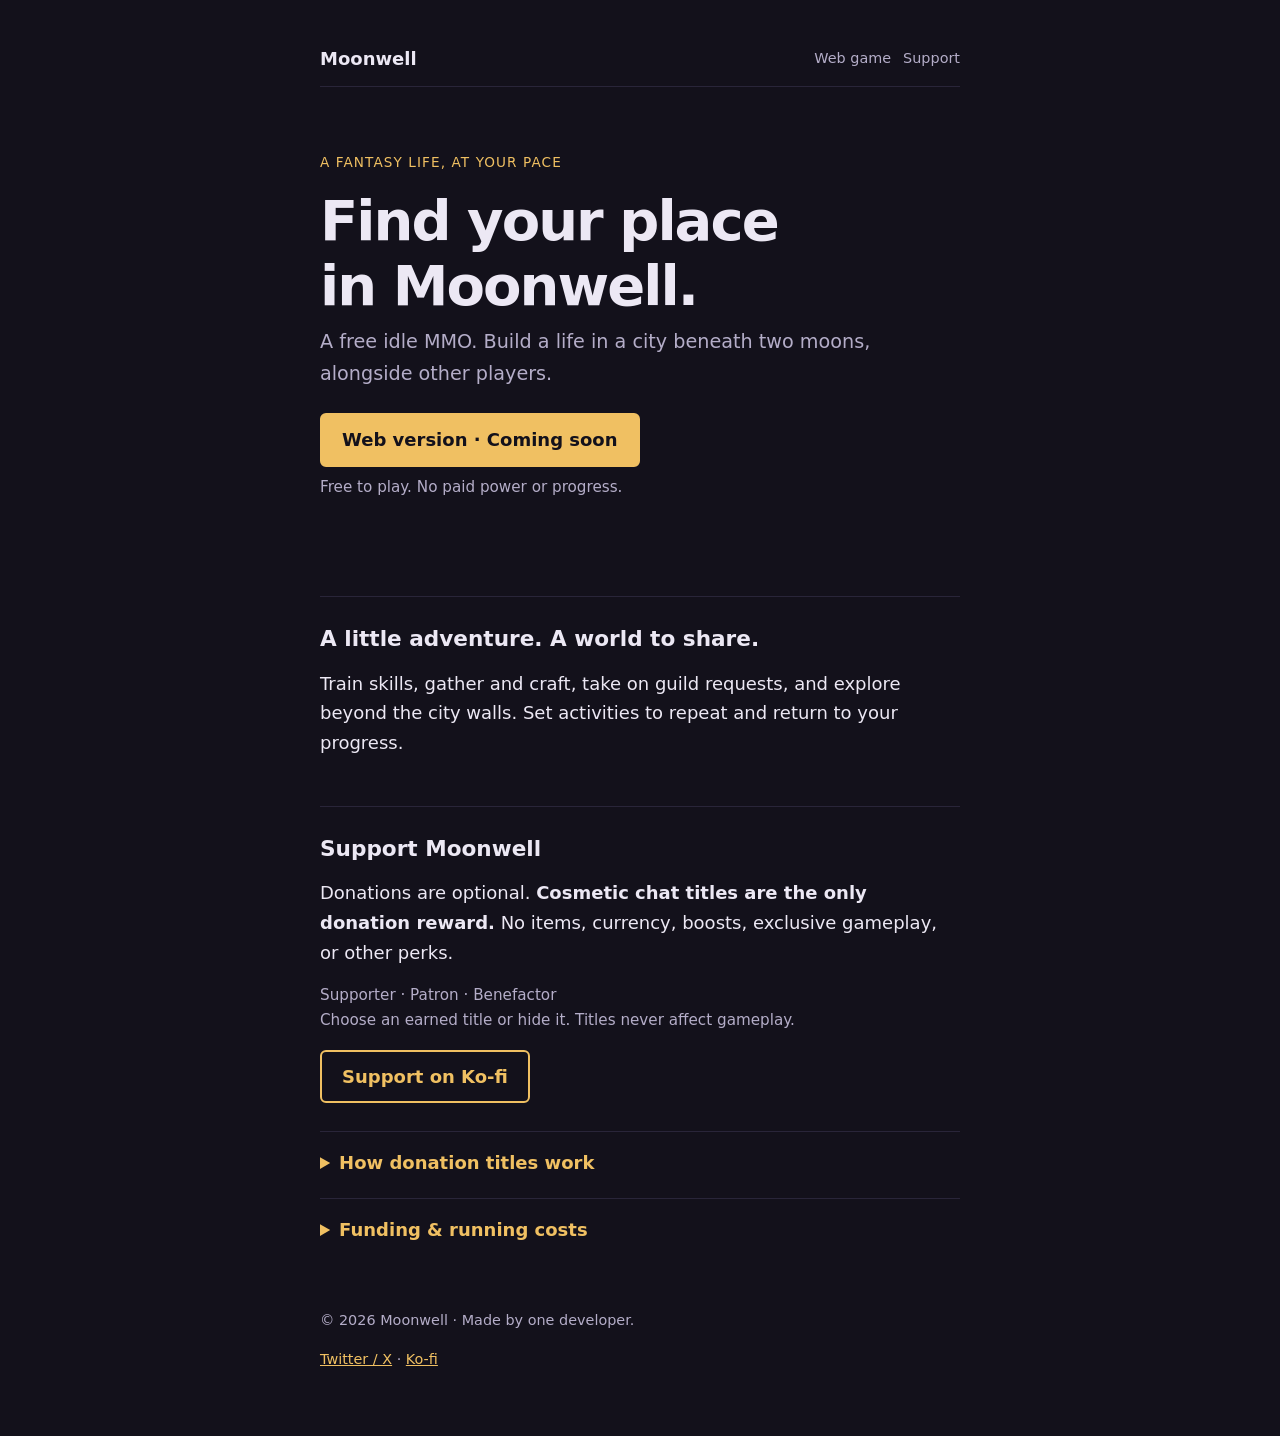
==== index.html @ 18f38687 "Simplify website and explain donation chat titles" ====
<!doctype html>
<html lang="en">
<head>
  <meta charset="utf-8">
  <meta name="viewport" content="width=device-width, initial-scale=1">
  <title>Moonwell &mdash; a free idle MMO</title>
  <meta name="description" content="A free fantasy idle MMO. Optional donations offer cosmetic chat titles only. Never pay-to-win.">
  <link rel="stylesheet" href="styles.css">
</head>
<body>
<main id="top">
<nav aria-label="Main navigation">
  <a class="brand" href="./">Moonwell</a>
  <div class="links"><a href="play.html">Web game</a><a href="./#support">Support</a></div>
</nav>
<header class="hero">
  <p class="eyebrow">A fantasy life, at your pace</p>
  <h1>Find your place<br>in Moonwell.</h1>
  <p class="tagline">A free idle MMO. Build a life in a city beneath two moons, alongside other players.</p>
  <a class="button primary" href="play.html">Web version &middot; Coming soon</a>
  <p class="small">Free to play. No paid power or progress.</p>
</header>
<section id="about">
  <h2>A little adventure. A world to share.</h2>
  <p>Train skills, gather and craft, take on guild requests, and explore beyond the city walls. Set activities to repeat and return to your progress.</p>
</section>
<section id="support">
  <h2>Support Moonwell</h2>
  <p>Donations are optional. <strong>Cosmetic chat titles are the only donation reward.</strong> No items, currency, boosts, exclusive gameplay, or other perks.</p>
  <p class="small">Supporter &middot; Patron &middot; Benefactor<br>Choose an earned title or hide it. Titles never affect gameplay.</p>
  <a class="button" href="https://ko-fi.com/projectmoonwell" target="_blank" rel="noopener">Support on Ko-fi</a>
  <details>
    <summary>How donation titles work</summary>
    <p>Verified, linked one-time USD tips add up across your account: $1 earns Supporter, $5 earns Patron, and $20 earns Benefactor.</p>
    <p>When donation tracking is available in-game, open Chat &gt; Donation titles, refresh your details, and copy your account code into the message on every Ko-fi tip. Refresh after payment; visiting Ko-fi alone grants nothing.</p>
    <p>Choose an earned title or no title in Settings &gt; Chat title. Memberships, shop orders, commissions, and non-USD payments do not count toward titles.</p>
  </details>
  <details id="transparency">
    <summary>Funding &amp; running costs</summary>
    <p class="small">These figures are manually maintained, not a live payment feed.</p>
    <p class="small" id="last-updated"></p>
    <h3>This month's goal</h3>
    <p id="goal-text"><strong>…</strong></p>
    <div class="bar" role="progressbar" aria-label="Donation goal progress" aria-valuemin="0" aria-valuemax="100">
      <div class="bar-fill" id="bar-fill"></div>
    </div>
    <p class="small" id="goal-status"></p>
    
    <a class="button primary" href="https://ko-fi.com/projectmoonwell" target="_blank" rel="noopener">Donate on Ko-fi</a>

    <h3>Monthly running costs</h3>
    <table id="cost-table">
      <thead><tr><th>What</th><th>Per month (USD)</th></tr></thead>
      <tbody></tbody>
    </table>

    <h3>All income</h3>
    <table id="income-table">
      <thead><tr><th>Source</th><th>This month</th></tr></thead>
      <tbody></tbody>
    </table>
    <p class="small">
      Donations are Moonwell's only income. If that ever changes, it will show up in this table.
    </p>


    <p>Extra donations build a reserve for future costs. After a year is covered, they go back into the game, including human-made art. I currently take no personal income from donations; any change will be disclosed here.</p>
    <p id="reserve-text"></p>
    <div class="bar" role="progressbar" aria-label="Reserve progress toward one year of costs" aria-valuemin="0" aria-valuemax="100">
      <div class="bar-fill" id="reserve-fill"></div>
    </div>
    <p class="small" id="reserve-status"></p>


    <p>If donations fall short, I cover the difference as long as I can. Any shutdown would be announced in advance.</p>
    <h3>Past months</h3>
    <table id="history-table">
      <thead><tr><th>Month</th><th>Costs</th><th>Donated</th><th>Covered?</th></tr></thead>
      <tbody></tbody>
    </table>


  </details>
</section>
<footer>
  <p>&copy; 2026 Moonwell &middot; Made by one developer.</p>
  <a href="https://x.com/TouchGrassGames" target="_blank" rel="noopener">Twitter / X</a> &middot;
  <a href="https://ko-fi.com/projectmoonwell" target="_blank" rel="noopener">Ko-fi</a>
</footer>

</main>
<script src="funding.js"></script>
</body>
</html>
---- styles.css ----
:root {
      color-scheme: dark;
      --bg: #13111b;
      --text: #ece8f4;
      --muted: #a29cb6;
      --line: #292539;
      --accent: #f0c062;
      --good: #6fd49a;
    }
    * { box-sizing: border-box; }
    html { scroll-behavior: smooth; }
    section { scroll-margin-top: 72px; }
    body {
      margin: 0;
      background: var(--bg);
      color: var(--text);
      font: 18px/1.65 system-ui, -apple-system, "Segoe UI", Roboto, sans-serif;
    }
    main {
      max-width: 680px;
      margin: 0 auto;
      padding: 32px 20px 64px;
    }
    h1 { font-size: 2.4rem; line-height: 1.15; margin: 0 0 8px; }
    h2 { font-size: 1.35rem; margin: 48px 0 12px; padding-top: 24px; border-top: 1px solid var(--line); }
    h3 { font-size: 1.1rem; margin: 32px 0 8px; }
    p { margin: 0 0 16px; }
    a { color: var(--accent); }
    .tagline { font-size: 1.2rem; color: var(--muted); margin-bottom: 24px; }
    .button {
      display: inline-block;
      padding: 10px 20px;
      border: 2px solid var(--accent);
      border-radius: 6px;
      color: var(--accent);
      font-weight: 600;
      text-decoration: none;
      margin: 0 8px 8px 0;
    }
    .button.primary { background: var(--accent); color: var(--bg); }
    ol, ul { padding-left: 1.3em; margin: 0 0 16px; }
    li { margin-bottom: 10px; }
    dt { font-weight: 600; margin-top: 16px; }
    dd { margin: 4px 0 0; color: var(--muted); }
    footer { margin-top: 64px; font-size: 0.9rem; color: var(--muted); }
    nav {
      position: sticky;
      top: 0;
      z-index: 5;
      display: flex;
      flex-wrap: wrap;
      align-items: center;
      gap: 8px 12px;
      margin-top: -32px;
      padding: 12px 0;
      background: var(--bg);
      border-bottom: 1px solid var(--line);
    }
    .brand { font-weight: 700; color: var(--text); text-decoration: none; margin-right: 8px; }
    .links { display: flex; gap: 12px; }
    .links a { color: var(--muted); text-decoration: none; font-size: 0.9rem; white-space: nowrap; }
    .links a:hover { color: var(--text); }
    .links a.active { color: var(--accent); text-decoration: underline; text-underline-offset: 6px; }
    .nav-donate {
      margin-left: auto;
      padding: 4px 14px;
      border-radius: 6px;
      background: var(--accent);
      color: var(--bg);
      font-weight: 600;
      font-size: 0.9rem;
      text-decoration: none;
    }
    /* Phones: logo + buttons on the first row, swipeable links on the second */
    @media (max-width: 640px) {
      .links { order: 3; width: 100%; overflow-x: auto; padding-bottom: 6px; scrollbar-width: none; }
      .links::-webkit-scrollbar { display: none; }
      .links a.active { text-underline-offset: 4px; }
    }
    table { width: 100%; border-collapse: collapse; margin: 0 0 16px; }
    th { text-align: left; font-size: 0.85rem; color: var(--muted); font-weight: 600; padding: 4px 0; border-bottom: 1px solid var(--line); }
    td { padding: 8px 0; border-bottom: 1px solid var(--line); }
    th:not(:first-child), td:not(:first-child) { text-align: right; font-variant-numeric: tabular-nums; }
    tr.total td { font-weight: 600; border-bottom: none; }
    .bar { height: 18px; background: var(--line); border-radius: 9px; overflow: hidden; margin: 8px 0; }
    .bar-fill { height: 100%; background: var(--accent); width: 0; }
    .bar-fill.done { background: var(--good); }
    .small { font-size: 0.95rem; color: var(--muted); }
    /* Images. To add a screenshot, replace a <div class="placeholder">…</div>
       with <img src="images/your-file.png" alt="Short description">. */
    .shot { margin: 24px 0; }
    .shot img, .placeholder {
      display: block;
      width: 100%;
      aspect-ratio: 16 / 9;
      object-fit: cover;
      border-radius: 8px;
    }
    .shot img { aspect-ratio: auto; height: auto; }
    .features li { margin: 6px 0; }
    .placeholder {
      display: flex;
      align-items: center;
      justify-content: center;
      border: 2px dashed var(--line);
      color: var(--muted);
      font-size: 0.9rem;
    }
    .shot figcaption { margin-top: 6px; font-size: 0.9rem; color: var(--muted); }
    .gallery { display: grid; grid-template-columns: repeat(2, 1fr); gap: 12px; margin: 24px 0; }
    .gallery .shot { margin: 0; }
    @media (max-width: 480px) { .gallery { grid-template-columns: 1fr; } }
    blockquote {
      margin: 0 0 24px;
      padding: 4px 0 4px 20px;
      border-left: 4px solid var(--accent);
      font-size: 1.2rem;
      font-style: italic;
    }

.hero { padding: 64px 0 32px; }
.eyebrow { color: var(--accent); text-transform: uppercase; font-size: .85rem; letter-spacing: .08em; }
h1 { font-size: clamp(2.4rem, 8vw, 3.5rem); letter-spacing: -.035em; }
nav { position: static; margin-top: 0; }
.brand { margin-right: auto; }
.links { flex-wrap: wrap; }
.small, .tagline, .links a, footer { color: #b4adc8; }
details { margin-top: 20px; padding-top: 16px; border-top: 1px solid var(--line); }
summary { cursor: pointer; color: var(--accent); font-weight: 600; }
details[open] summary { margin-bottom: 18px; }
a:focus-visible, summary:focus-visible { outline: 2px solid var(--accent); outline-offset: 5px; }
@media (max-width: 640px) { .links { order: initial; width: auto; overflow: visible; padding: 0; } }
@media (prefers-reduced-motion: reduce) { html { scroll-behavior: auto; } }
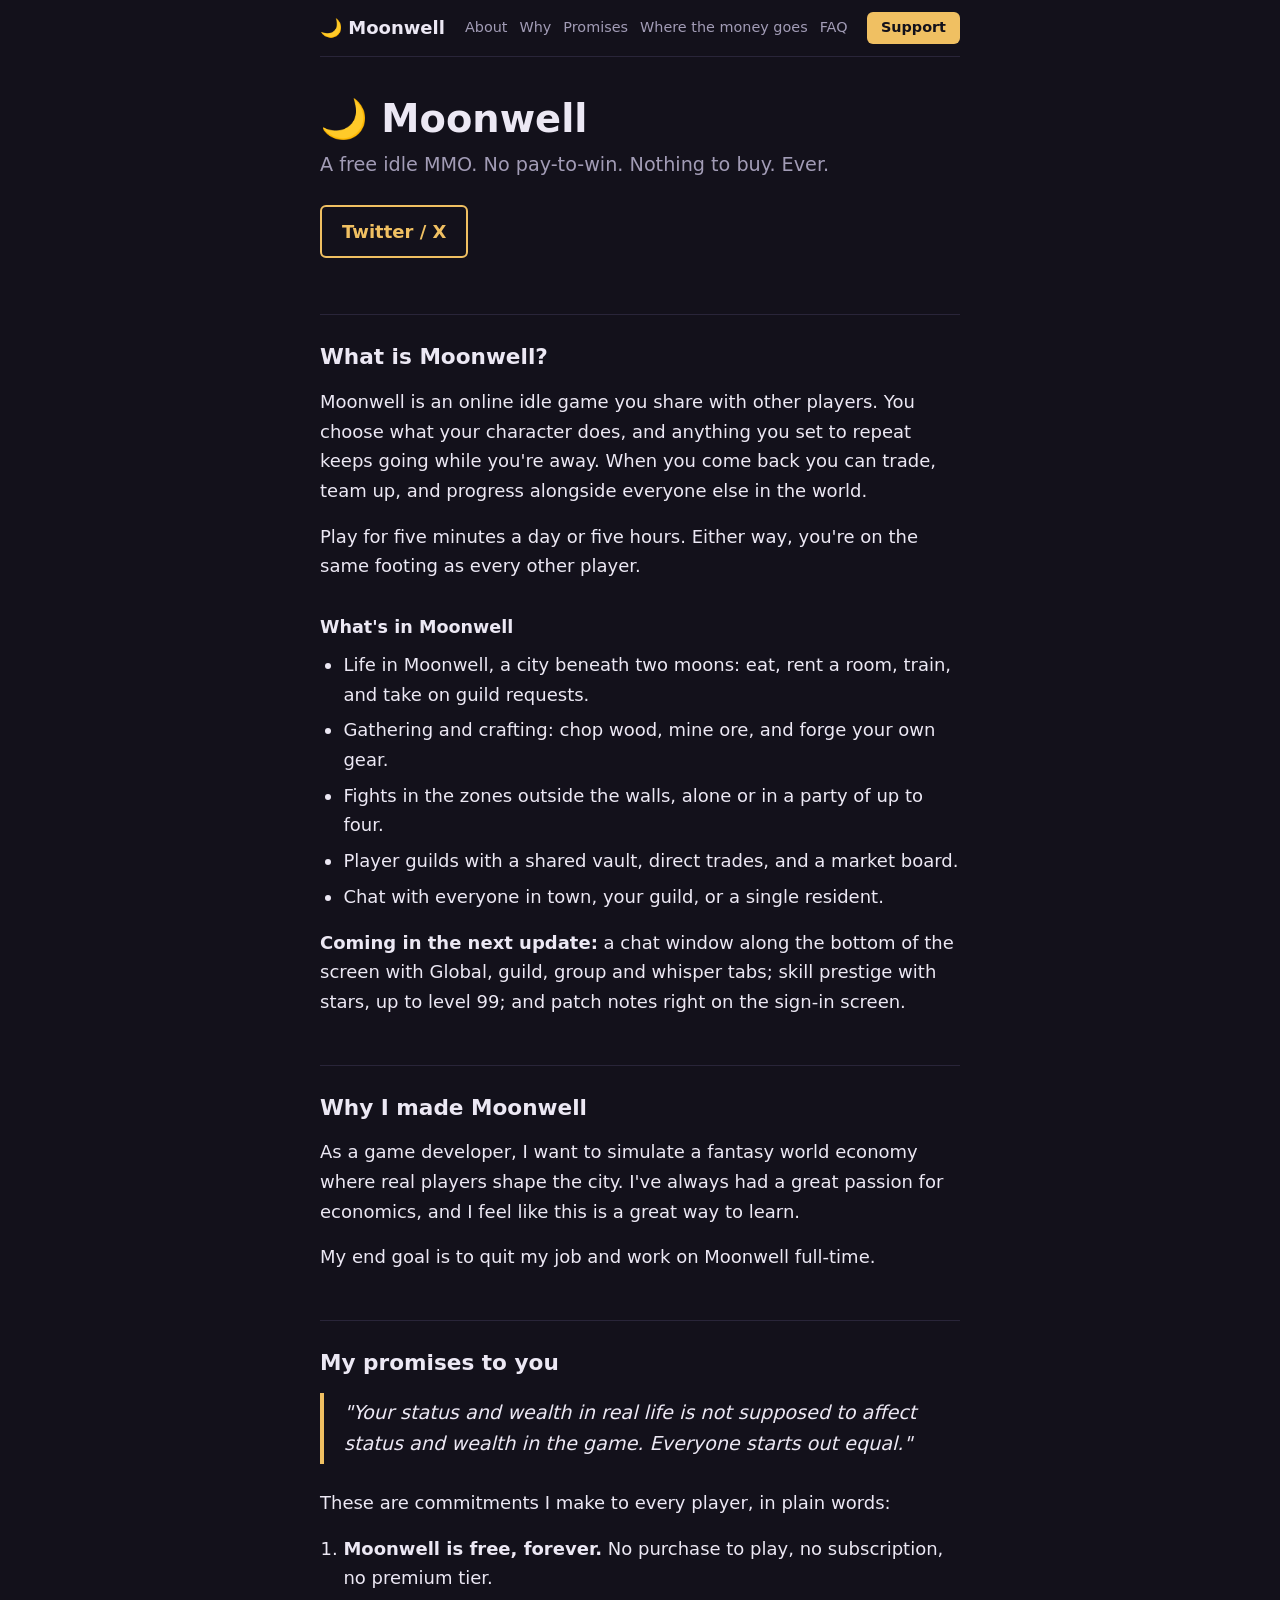
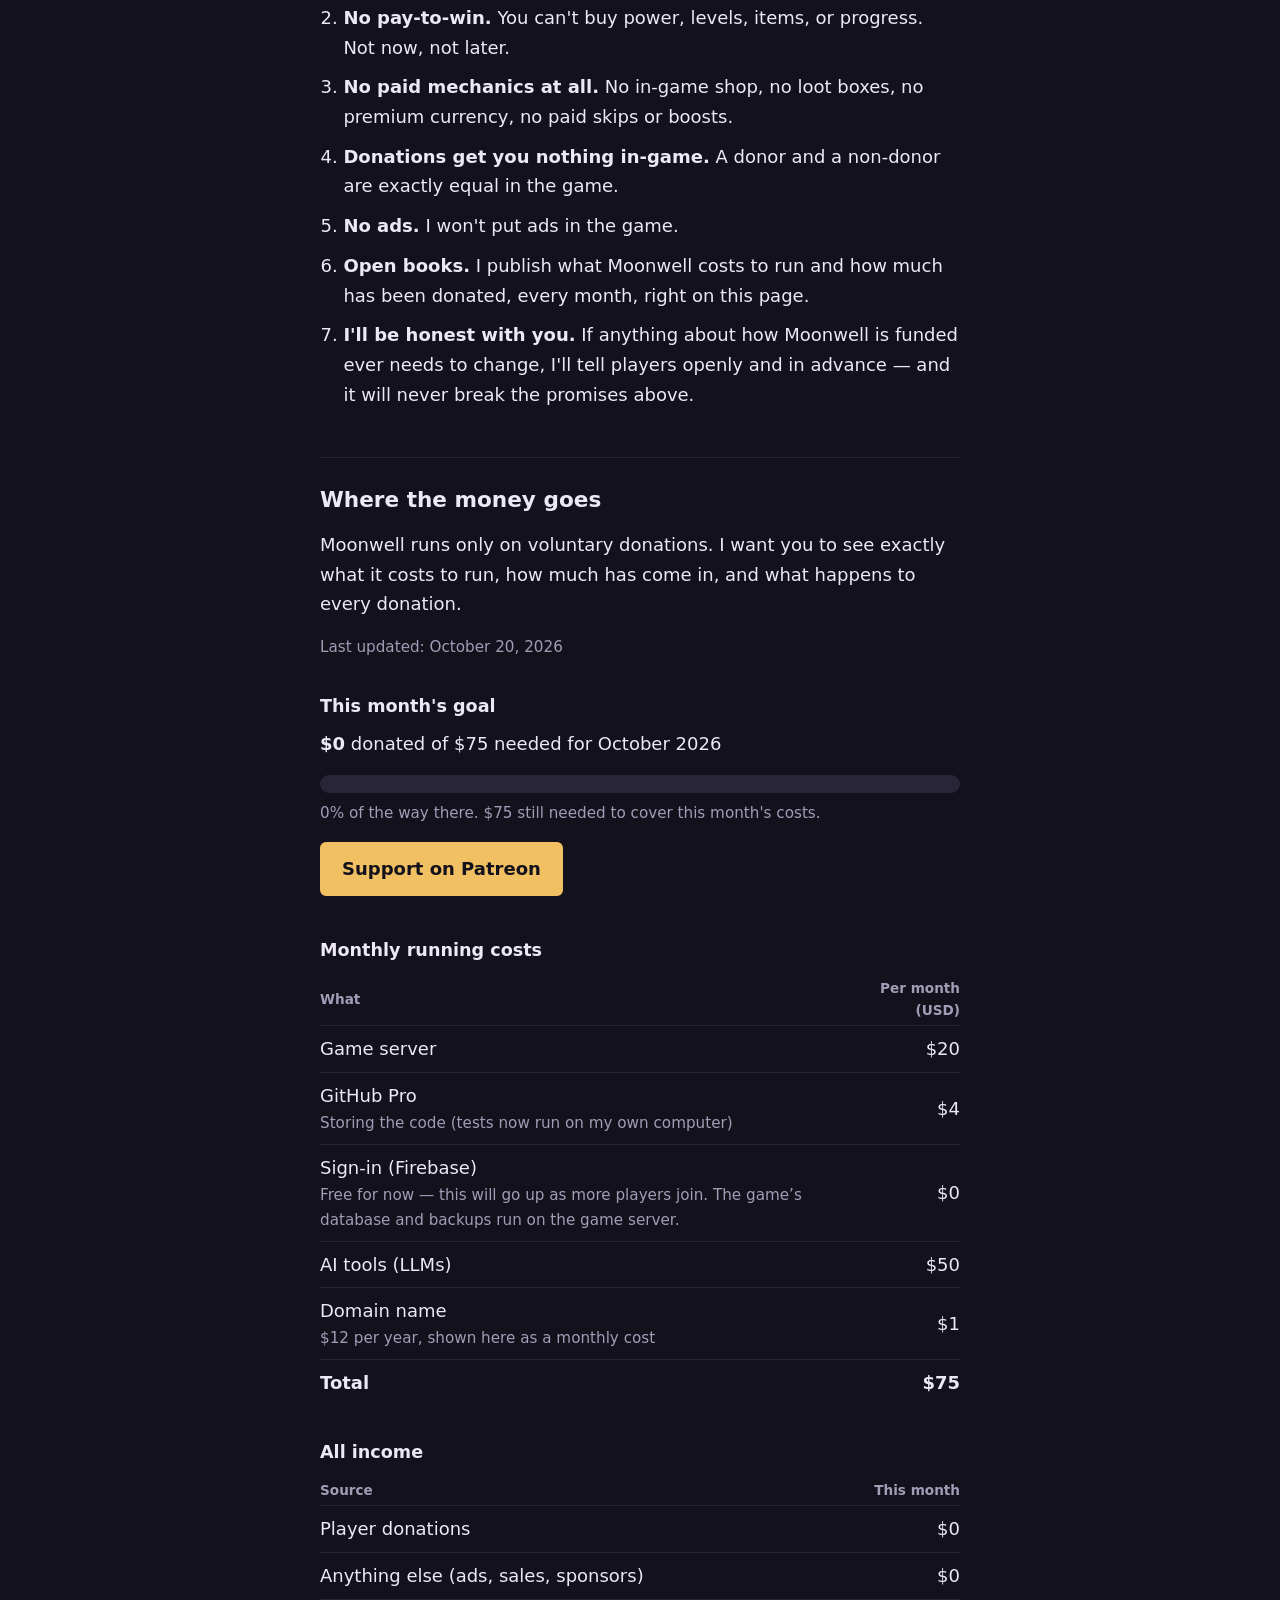
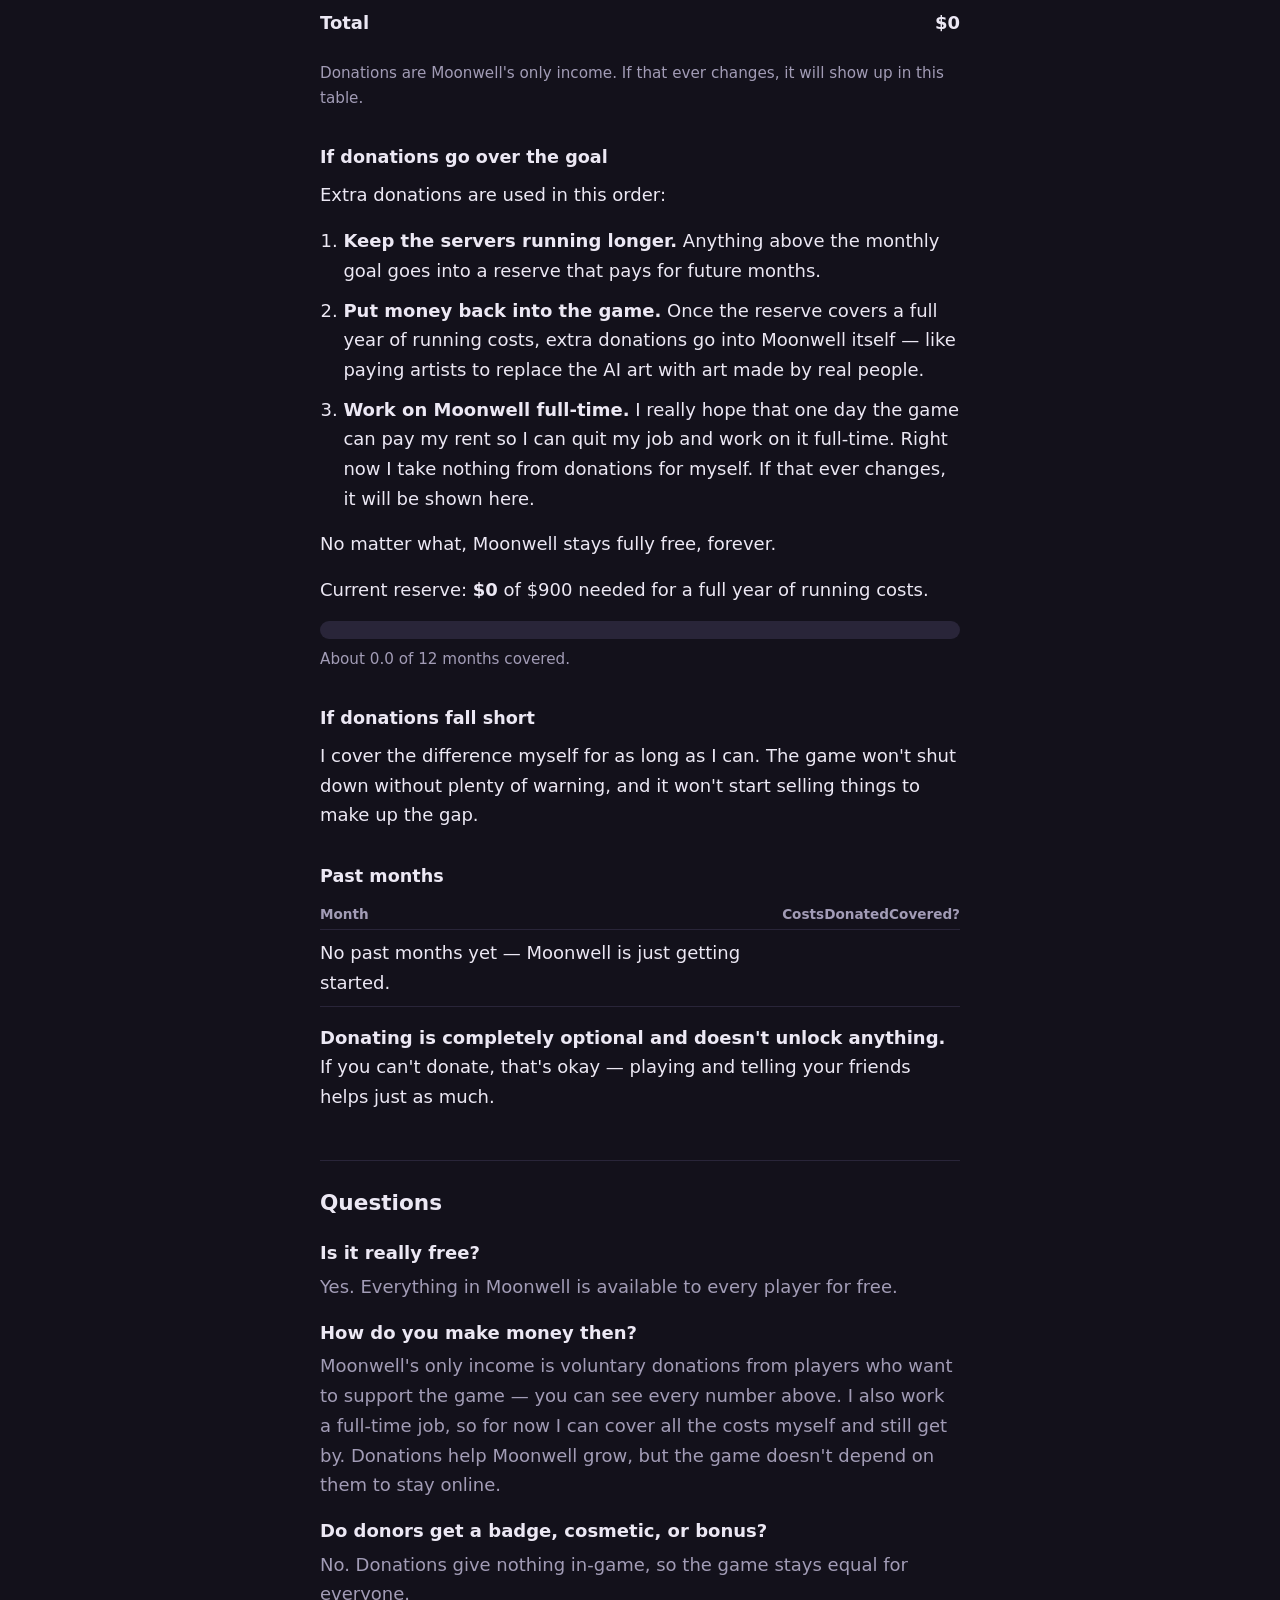
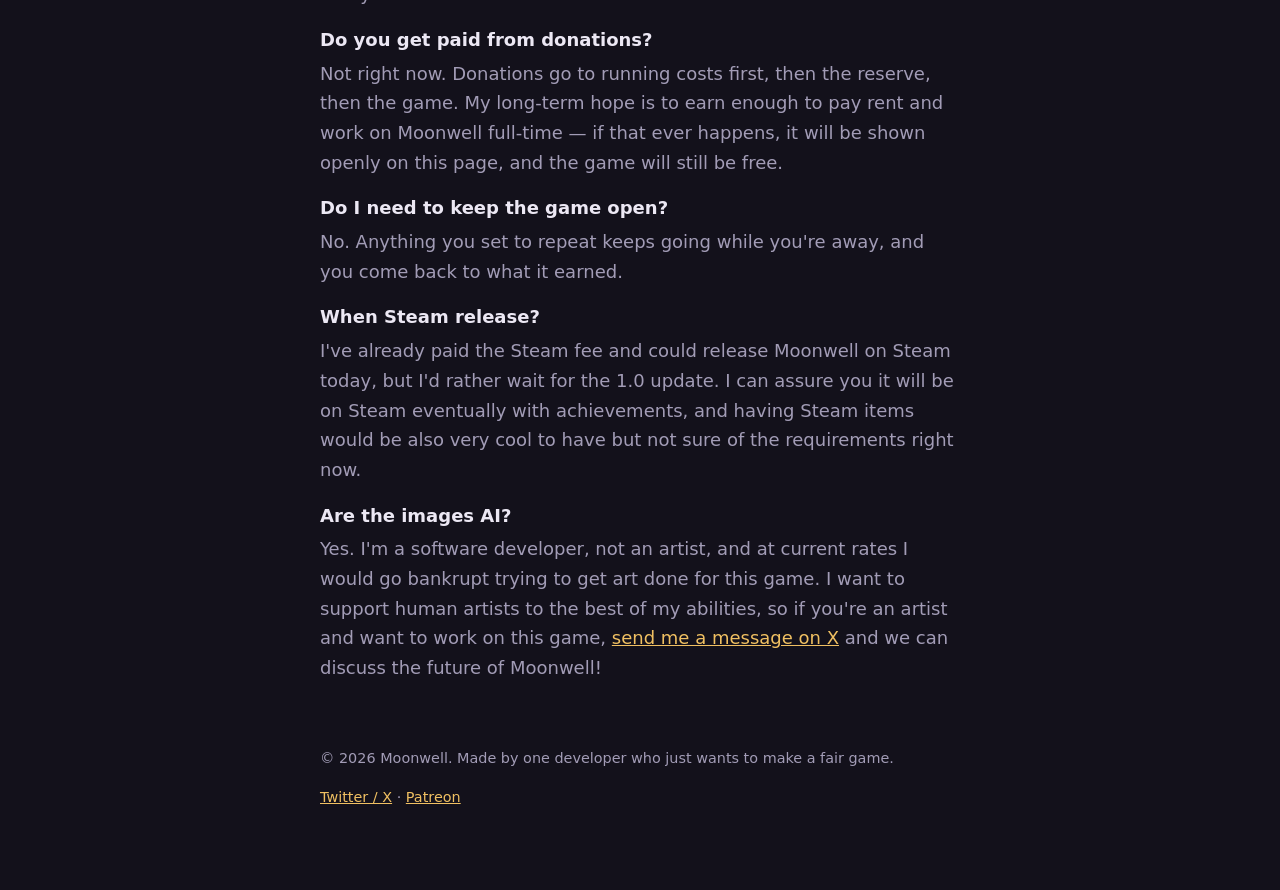
==== commit 66e0a731: "Point public support links at Patreon. The nav, funding button, and footer now open https://www.patr" ====
--- a/index.html
+++ b/index.html
@@ -3,42 +3,220 @@
 <head>
   <meta charset="utf-8">
   <meta name="viewport" content="width=device-width, initial-scale=1">
-  <title>Moonwell &mdash; a free idle MMO</title>
-  <meta name="description" content="A free fantasy idle MMO. Optional donations offer cosmetic chat titles only. Never pay-to-win.">
-  <link rel="stylesheet" href="styles.css">
+  <title>Moonwell — a free idle MMO</title>
+  <meta name="description" content="Moonwell is a free-to-play idle MMO with no pay-to-win and nothing to buy. Ever.">
+  <style>
+    :root {
+      color-scheme: dark;
+      --bg: #13111b;
+      --text: #ece8f4;
+      --muted: #a29cb6;
+      --line: #292539;
+      --accent: #f0c062;
+      --good: #6fd49a;
+    }
+    * { box-sizing: border-box; }
+    html { scroll-behavior: smooth; }
+    section { scroll-margin-top: 72px; }
+    body {
+      margin: 0;
+      background: var(--bg);
+      color: var(--text);
+      font: 18px/1.65 system-ui, -apple-system, "Segoe UI", Roboto, sans-serif;
+    }
+    main {
+      max-width: 680px;
+      margin: 0 auto;
+      padding: 32px 20px 64px;
+    }
+    h1 { font-size: 2.4rem; line-height: 1.15; margin: 0 0 8px; }
+    h2 { font-size: 1.35rem; margin: 48px 0 12px; padding-top: 24px; border-top: 1px solid var(--line); }
+    h3 { font-size: 1.1rem; margin: 32px 0 8px; }
+    p { margin: 0 0 16px; }
+    a { color: var(--accent); }
+    .tagline { font-size: 1.2rem; color: var(--muted); margin-bottom: 24px; }
+    .button {
+      display: inline-block;
+      padding: 10px 20px;
+      border: 2px solid var(--accent);
+      border-radius: 6px;
+      color: var(--accent);
+      font-weight: 600;
+      text-decoration: none;
+      margin: 0 8px 8px 0;
+    }
+    .button.primary { background: var(--accent); color: var(--bg); }
+    ol, ul { padding-left: 1.3em; margin: 0 0 16px; }
+    li { margin-bottom: 10px; }
+    dt { font-weight: 600; margin-top: 16px; }
+    dd { margin: 4px 0 0; color: var(--muted); }
+    footer { margin-top: 64px; font-size: 0.9rem; color: var(--muted); }
+    nav {
+      position: sticky;
+      top: 0;
+      z-index: 5;
+      display: flex;
+      flex-wrap: wrap;
+      align-items: center;
+      gap: 8px 12px;
+      margin-top: -32px;
+      padding: 12px 0;
+      background: var(--bg);
+      border-bottom: 1px solid var(--line);
+    }
+    .brand { font-weight: 700; color: var(--text); text-decoration: none; margin-right: 8px; }
+    .links { display: flex; gap: 12px; }
+    .links a { color: var(--muted); text-decoration: none; font-size: 0.9rem; white-space: nowrap; }
+    .links a:hover { color: var(--text); }
+    .links a.active { color: var(--accent); text-decoration: underline; text-underline-offset: 6px; }
+    .nav-donate {
+      margin-left: auto;
+      padding: 4px 14px;
+      border-radius: 6px;
+      background: var(--accent);
+      color: var(--bg);
+      font-weight: 600;
+      font-size: 0.9rem;
+      text-decoration: none;
+    }
+    /* Phones: logo + buttons on the first row, swipeable links on the second */
+    @media (max-width: 640px) {
+      .links { order: 3; width: 100%; overflow-x: auto; padding-bottom: 6px; scrollbar-width: none; }
+      .links::-webkit-scrollbar { display: none; }
+      .links a.active { text-underline-offset: 4px; }
+    }
+    table { width: 100%; border-collapse: collapse; margin: 0 0 16px; }
+    th { text-align: left; font-size: 0.85rem; color: var(--muted); font-weight: 600; padding: 4px 0; border-bottom: 1px solid var(--line); }
+    td { padding: 8px 0; border-bottom: 1px solid var(--line); }
+    th:not(:first-child), td:not(:first-child) { text-align: right; font-variant-numeric: tabular-nums; }
+    tr.total td { font-weight: 600; border-bottom: none; }
+    .bar { height: 18px; background: var(--line); border-radius: 9px; overflow: hidden; margin: 8px 0; }
+    .bar-fill { height: 100%; background: var(--accent); width: 0; }
+    .bar-fill.done { background: var(--good); }
+    .small { font-size: 0.95rem; color: var(--muted); }
+    /* Images. To add a screenshot, replace a <div class="placeholder">…</div>
+       with <img src="images/your-file.png" alt="Short description">. */
+    .shot { margin: 24px 0; }
+    .shot img, .placeholder {
+      display: block;
+      width: 100%;
+      aspect-ratio: 16 / 9;
+      object-fit: cover;
+      border-radius: 8px;
+    }
+    .shot img { aspect-ratio: auto; height: auto; }
+    .features li { margin: 6px 0; }
+    .placeholder {
+      display: flex;
+      align-items: center;
+      justify-content: center;
+      border: 2px dashed var(--line);
+      color: var(--muted);
+      font-size: 0.9rem;
+    }
+    .shot figcaption { margin-top: 6px; font-size: 0.9rem; color: var(--muted); }
+    .gallery { display: grid; grid-template-columns: repeat(2, 1fr); gap: 12px; margin: 24px 0; }
+    .gallery .shot { margin: 0; }
+    @media (max-width: 480px) { .gallery { grid-template-columns: 1fr; } }
+    blockquote {
+      margin: 0 0 24px;
+      padding: 4px 0 4px 20px;
+      border-left: 4px solid var(--accent);
+      font-size: 1.2rem;
+      font-style: italic;
+    }
+  </style>
 </head>
 <body>
 <main id="top">
-<nav aria-label="Main navigation">
-  <a class="brand" href="./">Moonwell</a>
-  <div class="links"><a href="play.html">Web game</a><a href="./#support">Support</a></div>
-</nav>
-<header class="hero">
-  <p class="eyebrow">A fantasy life, at your pace</p>
-  <h1>Find your place<br>in Moonwell.</h1>
-  <p class="tagline">A free idle MMO. Build a life in a city beneath two moons, alongside other players.</p>
-  <a class="button primary" href="play.html">Web version &middot; Coming soon</a>
-  <p class="small">Free to play. No paid power or progress.</p>
-</header>
-<section id="about">
-  <h2>A little adventure. A world to share.</h2>
-  <p>Train skills, gather and craft, take on guild requests, and explore beyond the city walls. Set activities to repeat and return to your progress.</p>
-</section>
-<section id="support">
-  <h2>Support Moonwell</h2>
-  <p>Donations are optional. <strong>Cosmetic chat titles are the only donation reward.</strong> No items, currency, boosts, exclusive gameplay, or other perks.</p>
-  <p class="small">Supporter &middot; Patron &middot; Benefactor<br>Choose an earned title or hide it. Titles never affect gameplay.</p>
-  <a class="button" href="https://ko-fi.com/projectmoonwell" target="_blank" rel="noopener">Support on Ko-fi</a>
-  <details>
-    <summary>How donation titles work</summary>
-    <p>Verified, linked one-time USD tips add up across your account: $1 earns Supporter, $5 earns Patron, and $20 earns Benefactor.</p>
-    <p>When donation tracking is available in-game, open Chat &gt; Donation titles, refresh your details, and copy your account code into the message on every Ko-fi tip. Refresh after payment; visiting Ko-fi alone grants nothing.</p>
-    <p>Choose an earned title or no title in Settings &gt; Chat title. Memberships, shop orders, commissions, and non-USD payments do not count toward titles.</p>
-  </details>
-  <details id="transparency">
-    <summary>Funding &amp; running costs</summary>
-    <p class="small">These figures are manually maintained, not a live payment feed.</p>
+
+  <nav>
+    <a class="brand" href="#top">🌙 Moonwell</a>
+    <div class="links">
+      <a href="#about">About</a>
+      <a href="#why">Why</a>
+      <a href="#promises">Promises</a>
+      <a href="#transparency">Where the money goes</a>
+      <a href="#faq">FAQ</a>
+    </div>
+    <a class="nav-donate" href="https://www.patreon.com/projectmoonwell" target="_blank" rel="noopener">Support</a>
+  </nav>
+
+  <header style="margin-top: 40px;">
+    <h1>🌙 Moonwell</h1>
+    <p class="tagline">A free idle MMO. No pay-to-win. Nothing to buy. Ever.</p>
+    <!-- Hidden until real links exist:
+    <a class="button primary" href="DOWNLOAD_OR_PLAY_LINK">Play for free</a>
+    <a class="button" href="https://discord.gg/YOUR_INVITE" target="_blank" rel="noopener">Discord</a>
+    -->
+    <a class="button" href="https://x.com/TouchGrassGames" target="_blank" rel="noopener">Twitter / X</a>
+
+    <!-- Main image: the best screenshot or key art of the game -->
+  </header>
+
+  <section id="about">
+    <h2>What is Moonwell?</h2>
+    <p>
+      Moonwell is an online idle game you share with other players. You choose what
+      your character does, and anything you set to repeat keeps going while you're away.
+      When you come back you can trade, team up, and progress alongside everyone else
+      in the world.
+    </p>
+    <p>
+      Play for five minutes a day or five hours. Either way, you're on the same
+      footing as every other player.
+    </p>
+
+
+    <h3>What's in Moonwell</h3>
+    <ul class="features">
+      <li>Life in Moonwell, a city beneath two moons: eat, rent a room, train, and take on guild requests.</li>
+      <li>Gathering and crafting: chop wood, mine ore, and forge your own gear.</li>
+      <li>Fights in the zones outside the walls, alone or in a party of up to four.</li>
+      <li>Player guilds with a shared vault, direct trades, and a market board.</li>
+      <li>Chat with everyone in town, your guild, or a single resident.</li>
+    </ul>
+    <p><strong>Coming in the next update:</strong> a chat window along the bottom of the screen with Global, guild, group and whisper tabs; skill prestige with stars, up to level 99; and patch notes right on the sign-in screen.</p>
+  </section>
+
+  <section id="why">
+    <h2>Why I made Moonwell</h2>
+    <p>
+      As a game developer, I want to simulate a fantasy world economy where real
+      players shape the city. I've always had a great passion for economics, and
+      I feel like this is a great way to learn.
+    </p>
+    <p>
+      My end goal is to quit my job and work on Moonwell full-time.
+    </p>
+  </section>
+
+  <section id="promises">
+    <h2>My promises to you</h2>
+    <blockquote>
+      "Your status and wealth in real life is not supposed to affect status and
+      wealth in the game. Everyone starts out equal."
+    </blockquote>
+    <p>These are commitments I make to every player, in plain words:</p>
+    <ol>
+      <li><strong>Moonwell is free, forever.</strong> No purchase to play, no subscription, no premium tier.</li>
+      <li><strong>No pay-to-win.</strong> You can't buy power, levels, items, or progress. Not now, not later.</li>
+      <li><strong>No paid mechanics at all.</strong> No in-game shop, no loot boxes, no premium currency, no paid skips or boosts.</li>
+      <li><strong>Donations get you nothing in-game.</strong> A donor and a non-donor are exactly equal in the game.</li>
+      <li><strong>No ads.</strong> I won't put ads in the game.</li>
+      <li><strong>Open books.</strong> I publish what Moonwell costs to run and how much has been donated, every month, right on this page.</li>
+      <li><strong>I'll be honest with you.</strong> If anything about how Moonwell is funded ever needs to change, I'll tell players openly and in advance — and it will never break the promises above.</li>
+    </ol>
+  </section>
+
+  <section id="transparency">
+    <h2>Where the money goes</h2>
+    <p>
+      Moonwell runs only on voluntary donations. I want you to see exactly what
+      it costs to run, how much has come in, and what happens to every donation.
+    </p>
     <p class="small" id="last-updated"></p>
+
     <h3>This month's goal</h3>
     <p id="goal-text"><strong>…</strong></p>
     <div class="bar" role="progressbar" aria-label="Donation goal progress" aria-valuemin="0" aria-valuemax="100">
@@ -46,7 +224,7 @@
     </div>
     <p class="small" id="goal-status"></p>
     
-    <a class="button primary" href="https://ko-fi.com/projectmoonwell" target="_blank" rel="noopener">Donate on Ko-fi</a>
+    <a class="button primary" href="https://www.patreon.com/projectmoonwell" target="_blank" rel="noopener">Support on Patreon</a>
 
     <h3>Monthly running costs</h3>
     <table id="cost-table">
@@ -63,32 +241,221 @@
       Donations are Moonwell's only income. If that ever changes, it will show up in this table.
     </p>
 
-
-    <p>Extra donations build a reserve for future costs. After a year is covered, they go back into the game, including human-made art. I currently take no personal income from donations; any change will be disclosed here.</p>
+    <h3>If donations go over the goal</h3>
+    <p>Extra donations are used in this order:</p>
+    <ol>
+      <li>
+        <strong>Keep the servers running longer.</strong> Anything above the monthly
+        goal goes into a reserve that pays for future months.
+      </li>
+      <li>
+        <strong>Put money back into the game.</strong> Once the reserve covers a full
+        year of running costs, extra donations go into Moonwell itself — like paying
+        artists to replace the AI art with art made by real people.
+      </li>
+      <li>
+        <strong>Work on Moonwell full-time.</strong> I really hope that one day the game
+        can pay my rent so I can quit my job and work on it full-time. Right now I take
+        nothing from donations for myself. If that ever changes, it will be shown here.
+      </li>
+    </ol>
+    <p>No matter what, Moonwell stays fully free, forever.</p>
+
     <p id="reserve-text"></p>
     <div class="bar" role="progressbar" aria-label="Reserve progress toward one year of costs" aria-valuemin="0" aria-valuemax="100">
       <div class="bar-fill" id="reserve-fill"></div>
     </div>
     <p class="small" id="reserve-status"></p>
 
-
-    <p>If donations fall short, I cover the difference as long as I can. Any shutdown would be announced in advance.</p>
+    <h3>If donations fall short</h3>
+    <p>
+      I cover the difference myself for as long as I can. The game won't
+      shut down without plenty of warning, and it won't start selling things to make up the gap.
+    </p>
+
     <h3>Past months</h3>
     <table id="history-table">
       <thead><tr><th>Month</th><th>Costs</th><th>Donated</th><th>Covered?</th></tr></thead>
       <tbody></tbody>
     </table>
 
-
-  </details>
-</section>
-<footer>
-  <p>&copy; 2026 Moonwell &middot; Made by one developer.</p>
-  <a href="https://x.com/TouchGrassGames" target="_blank" rel="noopener">Twitter / X</a> &middot;
-  <a href="https://ko-fi.com/projectmoonwell" target="_blank" rel="noopener">Ko-fi</a>
-</footer>
+    <p>
+      <strong>Donating is completely optional and doesn't unlock anything.</strong>
+      If you can't donate, that's okay — playing and telling your friends helps just as much.
+    </p>
+  </section>
+
+  <script>
+    // ============================================================
+    //  EDIT THESE NUMBERS — this is the only part you need to touch.
+    //  Update "raised" and "lastUpdated" whenever new donations come in.
+    //  At the start of a new month, move the old month into "history".
+    // ============================================================
+    const FUNDING = {
+      currency: "$",
+      lastUpdated: "October 20, 2026",
+      month: "October 2026",
+      raised: 0,              // donations received so far this month
+      reserve: 0,             // leftover from previous months
+      costs: [
+        // "note" is optional and shows in small text under the name.
+        { name: "Game server",                   amount: 20 },
+        { name: "GitHub Pro",                    amount: 4,  note: "Storing the code (tests now run on my own computer)" },
+        { name: "Sign-in (Firebase)",            amount: 0,  note: "Free for now — this will go up as more players join. The game\u2019s database and backups run on the game server." },
+        { name: "AI tools (LLMs)",               amount: 50 },
+        { name: "Domain name",                   amount: 1,  note: "$12 per year, shown here as a monthly cost" },
+      ],
+      otherIncome: [
+        // e.g. { name: "Merch", amount: 0 }  — currently none
+      ],
+      history: [
+        // newest first, e.g.
+        // { month: "September 2026", costs: 0, donated: 0 },
+      ],
+    };
+    // ============================================================
+
+    (function () {
+      const money = n => FUNDING.currency + n.toLocaleString(undefined, { maximumFractionDigits: 2 });
+      const goal = FUNDING.costs.reduce((sum, c) => sum + c.amount, 0);
+      const pct = goal > 0 ? Math.min(100, Math.round(FUNDING.raised / goal * 100)) : 0;
+
+      function addRow(tbody, cells, className) {
+        const row = tbody.insertRow();
+        if (className) row.className = className;
+        cells.forEach(text => { row.insertCell().textContent = text; });
+      }
+
+      document.getElementById("last-updated").textContent = "Last updated: " + FUNDING.lastUpdated;
+
+      // Costs
+      const costs = document.querySelector("#cost-table tbody");
+      FUNDING.costs.forEach(c => {
+        addRow(costs, [c.name, money(c.amount)]);
+        if (c.note) {
+          const note = document.createElement("div");
+          note.className = "small";
+          note.textContent = c.note;
+          costs.rows[costs.rows.length - 1].cells[0].appendChild(note);
+        }
+      });
+      addRow(costs, ["Total", money(goal)], "total");
+
+      // Income
+      const income = document.querySelector("#income-table tbody");
+      const otherTotal = FUNDING.otherIncome.reduce((sum, i) => sum + i.amount, 0);
+      addRow(income, ["Player donations", money(FUNDING.raised)]);
+      FUNDING.otherIncome.forEach(i => addRow(income, [i.name, money(i.amount)]));
+      if (FUNDING.otherIncome.length === 0) addRow(income, ["Anything else (ads, sales, sponsors)", money(0)]);
+      addRow(income, ["Total", money(FUNDING.raised + otherTotal)], "total");
+
+      // Goal + progress bar
+      document.getElementById("goal-text").innerHTML =
+        "<strong>" + money(FUNDING.raised) + "</strong> donated of " + money(goal) + " needed for " + FUNDING.month;
+      const fill = document.getElementById("bar-fill");
+      fill.style.width = pct + "%";
+      fill.parentElement.setAttribute("aria-valuenow", pct);
+      const status = document.getElementById("goal-status");
+      if (goal > 0 && FUNDING.raised >= goal) {
+        fill.classList.add("done");
+        status.textContent = "Goal reached — the servers are covered this month. Thank you! 💚 Anything extra goes into the reserve.";
+      } else {
+        status.textContent = pct + "% of the way there. " + money(Math.max(0, goal - FUNDING.raised)) + " still needed to cover this month\'s costs.";
+      }
+
+      // Reserve
+      const yearGoal = goal * 12;
+      const months = goal > 0 ? (FUNDING.reserve / goal).toFixed(1) : "0";
+      const reservePct = yearGoal > 0 ? Math.min(100, Math.round(FUNDING.reserve / yearGoal * 100)) : 0;
+      document.getElementById("reserve-text").innerHTML =
+        "Current reserve: <strong>" + money(FUNDING.reserve) + "</strong> of " + money(yearGoal) +
+        " needed for a full year of running costs.";
+      const reserveFill = document.getElementById("reserve-fill");
+      reserveFill.style.width = reservePct + "%";
+      reserveFill.parentElement.setAttribute("aria-valuenow", reservePct);
+      const reserveStatus = document.getElementById("reserve-status");
+      if (yearGoal > 0 && FUNDING.reserve >= yearGoal) {
+        reserveFill.classList.add("done");
+        reserveStatus.textContent = "A full year is covered! 🎉 Extra donations now go back into the game.";
+      } else {
+        reserveStatus.textContent = "About " + months + " of 12 months covered.";
+      }
+
+      // History
+      const history = document.querySelector("#history-table tbody");
+      if (FUNDING.history.length === 0) {
+        addRow(history, ["No past months yet — Moonwell is just getting started.", "", "", ""]);
+      }
+      FUNDING.history.forEach(h => addRow(history, [
+        h.month, money(h.costs), money(h.donated), h.donated >= h.costs ? "✅ Yes" : "❌ No",
+      ]));
+    })();
+
+    // Menu links: scroll to the section directly, so they also work in
+    // previews and embedded viewers that block normal #anchor jumps.
+    document.querySelectorAll('nav a[href^="#"]').forEach(link => {
+      link.addEventListener("click", e => {
+        const target = document.getElementById(link.getAttribute("href").slice(1));
+        if (!target) return;
+        e.preventDefault();
+        target.scrollIntoView({ behavior: "smooth" });
+        try { history.replaceState(null, "", link.getAttribute("href")); } catch (err) {}
+      });
+    });
+
+    // Underline the menu link for the section you're currently reading
+    (function () {
+      const links = [...document.querySelectorAll(".links a")];
+      function update() {
+        let current = null;
+        links.forEach(a => {
+          const section = document.getElementById(a.getAttribute("href").slice(1));
+          if (section && section.getBoundingClientRect().top < 120) current = a;
+        });
+        links.forEach(a => a.classList.toggle("active", a === current));
+      }
+      addEventListener("scroll", update, { passive: true });
+      update();
+    })();
+  </script>
+
+  <section id="faq">
+    <h2>Questions</h2>
+    <dl>
+      <dt>Is it really free?</dt>
+      <dd>Yes. Everything in Moonwell is available to every player for free.</dd>
+
+      <dt>How do you make money then?</dt>
+      <dd>Moonwell's only income is voluntary donations from players who want to support the game — you can see every number above. I also work a full-time job, so for now I can cover all the costs myself and still get by. Donations help Moonwell grow, but the game doesn't depend on them to stay online.</dd>
+
+      <dt>Do donors get a badge, cosmetic, or bonus?</dt>
+      <dd>No. Donations give nothing in-game, so the game stays equal for everyone.</dd>
+
+      <dt>Do you get paid from donations?</dt>
+      <dd>Not right now. Donations go to running costs first, then the reserve, then the game. My long-term hope is to earn enough to pay rent and work on Moonwell full-time — if that ever happens, it will be shown openly on this page, and the game will still be free.</dd>
+
+      <dt>Do I need to keep the game open?</dt>
+      <dd>No. Anything you set to repeat keeps going while you're away, and you come back to what it earned.</dd>
+
+      <dt>When Steam release?</dt>
+      <dd>I've already paid the Steam fee and could release Moonwell on Steam today, but I'd rather wait for the 1.0 update. I can assure you it will be on Steam eventually with achievements, and having Steam items would be also very cool to have but not sure of the requirements right now.</dd>
+
+      <dt>Are the images AI?</dt>
+      <dd>Yes. I'm a software developer, not an artist, and at current rates I would go bankrupt trying to get art done for this game. I want to support human artists to the best of my abilities, so if you're an artist and want to work on this game, <a href="https://x.com/TouchGrassGames" target="_blank" rel="noopener">send me a message on X</a> and we can discuss the future of Moonwell!</dd>
+    </dl>
+  </section>
+
+
+  <footer>
+    <p>© 2026 Moonwell. Made by one developer who just wants to make a fair game.</p>
+    <p>
+      <!-- Hidden until a real invite exists: <a href="https://discord.gg/YOUR_INVITE" target="_blank" rel="noopener">Discord</a> · -->
+      <a href="https://x.com/TouchGrassGames" target="_blank" rel="noopener">Twitter / X</a> ·
+      <a href="https://www.patreon.com/projectmoonwell" target="_blank" rel="noopener">Patreon</a>
+    </p>
+    <!-- TODO: add a contact email so players can ask about the numbers -->
+  </footer>
 
 </main>
-<script src="funding.js"></script>
 </body>
 </html>
